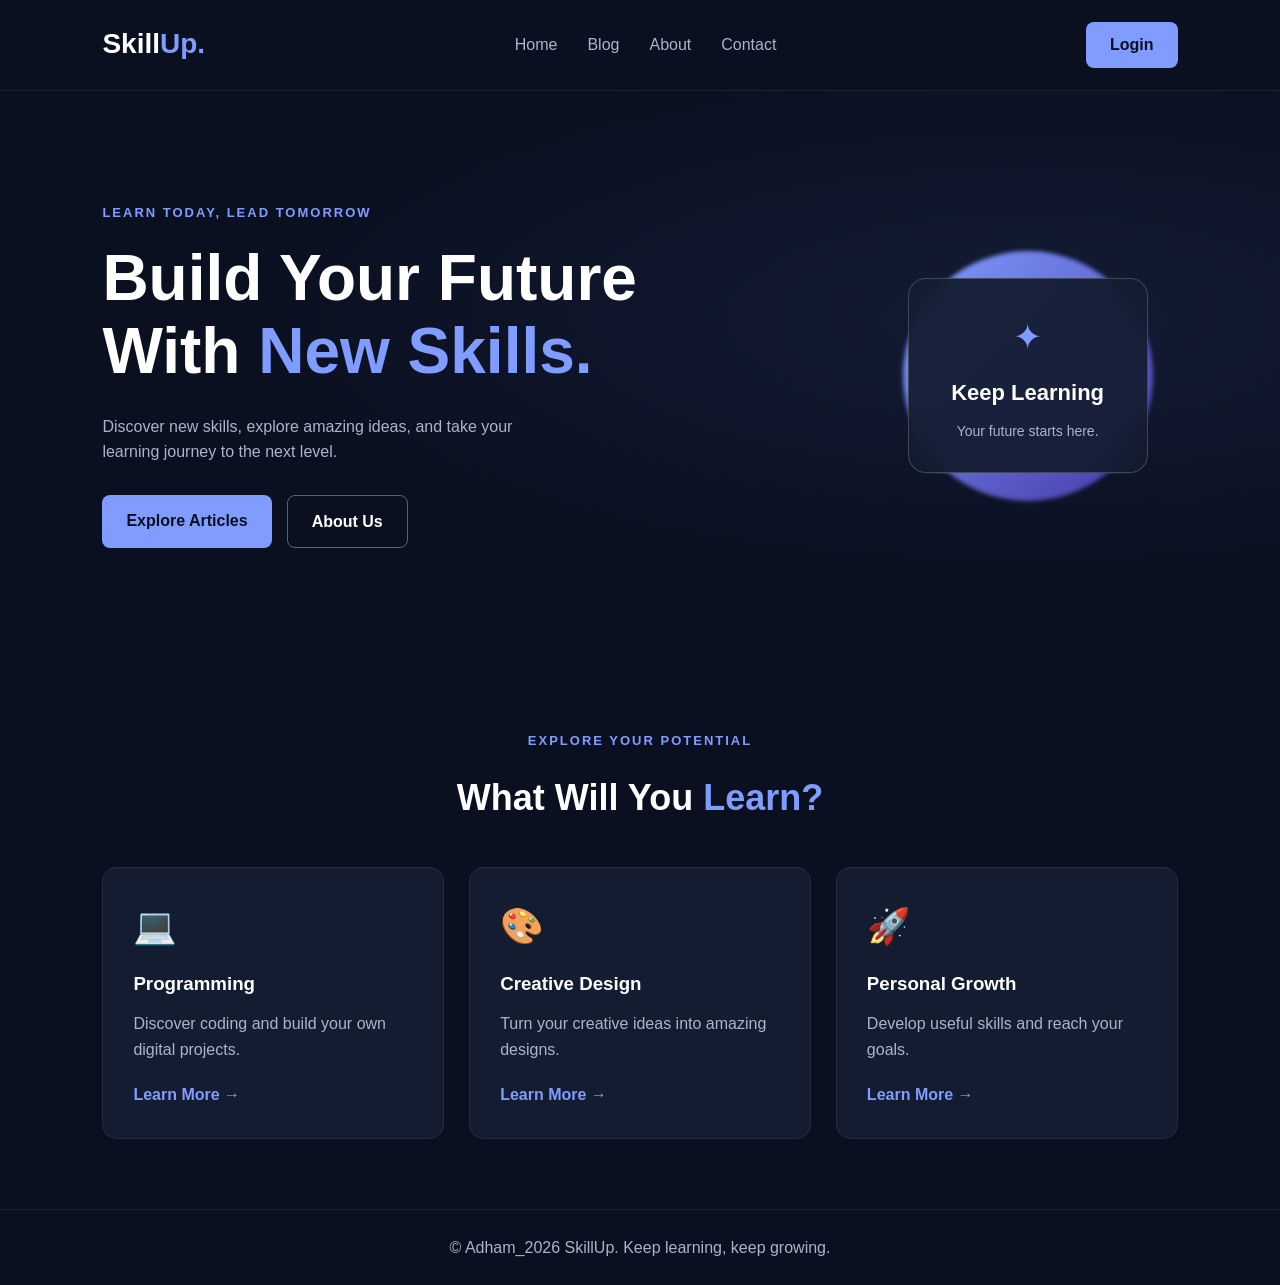
==== index.html @ a54c1b98 "upload field training file" ====
<!DOCTYPE html>
<html lang="en">
<head>
    <meta charset="UTF-8">
    <meta name="viewport" content="width=device-width, initial-scale=1.0">
    <title>SkillUp | Learn & Grow</title>
    <link rel="stylesheet" href="style.css">
</head>
<body>

    <!-- Navbar -->
    <header class="header">
        <nav class="navbar">
            <a href="index.html" class="logo">Skill<span>Up.</span></a>

            <ul class="nav-links">
                <li><a href="index.html">Home</a></li>
                <li><a href="blog.html">Blog</a></li>
                <li><a href="about.html">About</a></li>
                <li><a href="contact.html">Contact</a></li>
            </ul>

            <a href="login.html" class="nav-btn">Login</a>
        </nav>
    </header>

    <!-- Hero Section -->
    <main>
        <section class="hero">
            <div class="hero-content">
                <p class="subtitle">LEARN TODAY, LEAD TOMORROW</p>

                <h1>
                    Build Your Future <br>
                    With <span>New Skills.</span>
                </h1>

                <p class="hero-text">
                    Discover new skills, explore amazing ideas,
                    and take your learning journey to the next level.
                </p>

                <div class="hero-buttons">
                    <a href="blog.html" class="btn primary-btn">
                        Explore Articles
                    </a>

                    <a href="about.html" class="btn secondary-btn">
                        About Us
                    </a>
                </div>
            </div>

            <div class="hero-shape">
                <div class="shape-circle"></div>
                <div class="shape-card">
                    <span>✦</span>
                    <h2>Keep Learning</h2>
                    <p>Your future starts here.</p>
                </div>
            </div>
        </section>

        <!-- Cards Section -->
        <section class="courses">
            <div class="section-heading">
                <p class="subtitle">EXPLORE YOUR POTENTIAL</p>
                <h2>What Will You <span>Learn?</span></h2>
            </div>

            <div class="cards">
                <article class="card">
                    <div class="card-icon">💻</div>
                    <h3>Programming</h3>
                    <p>Discover coding and build your own digital projects.</p>
                    <a href="blog.html">Learn More →</a>
                </article>

                <article class="card">
                    <div class="card-icon">🎨</div>
                    <h3>Creative Design</h3>
                    <p>Turn your creative ideas into amazing designs.</p>
                    <a href="blog.html">Learn More →</a>
                </article>

                <article class="card">
                    <div class="card-icon">🚀</div>
                    <h3>Personal Growth</h3>
                    <p>Develop useful skills and reach your goals.</p>
                    <a href="blog.html">Learn More →</a>
                </article>
            </div>
        </section>
    </main>

    <!-- Footer -->
    <footer class="footer">
        <p>© Adham_2026 SkillUp. Keep learning, keep growing.</p>
    </footer>

</body>
</html>
---- style.css ----
/* ===== Global Settings ===== */

:root {
    --bg-color: #0b1020;
    --card-color: #141c31;
    --primary-color: #819cff;
    --text-color: #ffffff;
    --muted-color: #aab4cc;
}

* {
    margin: 0;
    padding: 0;
    box-sizing: border-box;
}

html {
    scroll-behavior: smooth;
}

body {
    font-family: Arial, sans-serif;
    background: var(--bg-color);
    color: var(--text-color);
    line-height: 1.6;
}

a {
    text-decoration: none;
    color: inherit;
}

ul {
    list-style: none;
}

/* ===== Navbar ===== */

.header {
    padding: 22px 8%;
    border-bottom: 1px solid #ffffff12;
}

.navbar {
    display: flex;
    justify-content: space-between;
    align-items: center;
    gap: 25px;
}

.logo {
    font-size: 28px;
    font-weight: bold;
}

.logo span,
.hero h1 span,
.section-heading h2 span {
    color: var(--primary-color);
}

.nav-links {
    display: flex;
    gap: 30px;
}

.nav-links a {
    color: var(--muted-color);
    transition: 0.3s;
}

.nav-links a:hover {
    color: var(--primary-color);
}

.nav-btn {
    padding: 10px 24px;
    background: var(--primary-color);
    color: var(--bg-color);
    border-radius: 8px;
    font-weight: bold;
    transition: 0.3s;
}

.nav-btn:hover,
.primary-btn:hover {
    transform: translateY(-3px);
    box-shadow: 0 8px 25px #819cff35;
}

/* ===== Hero Section ===== */

.hero {
    min-height: 570px;
    padding: 80px 8%;
    display: flex;
    justify-content: space-between;
    align-items: center;
    gap: 50px;
    overflow: hidden;
    background:radial-gradient(ellipse at 80% 40%, #283a7045, transparent 55%);
}

.hero-content {
    max-width: 600px;
    animation: fadeIn 1s ease both;
}

.subtitle {
    color: var(--primary-color);
    font-size: 13px;
    font-weight: bold;
    letter-spacing: 2px;
    margin-bottom: 18px;
}

.hero h1 {
    font-size: clamp(38px, 5vw, 64px);
    line-height: 1.15;
    margin-bottom: 25px;
}

.hero-text {
    color: var(--muted-color);
    max-width: 470px;
    margin-bottom: 30px;
}

.hero-buttons {
    display: flex;
    flex-wrap: wrap;
    gap: 15px;
}

.btn {
    display: inline-block;
    padding: 13px 24px;
    border-radius: 8px;
    font-weight: bold;
    transition: 0.3s;
}

.primary-btn {
    background: var(--primary-color);
    color: var(--bg-color);
}

.secondary-btn {
    border: 1px solid #56617a;
}

.secondary-btn:hover {
    border-color: var(--primary-color);
    color: var(--primary-color);
}

/* ===== Hero Decoration ===== */

.hero-shape {
    position: relative;
    width: 300px;
    height: 300px;
    flex-shrink: 0;
    display: grid;
    place-items: center;
}

.shape-circle {
    position: absolute;
    width: 250px;
    height: 250px;
    border-radius: 50%;
    background: linear-gradient(135deg, #819cff, #4438a8);
    filter: blur(2px);
    animation: pulse 3s ease-in-out infinite;
}

.shape-card {
    position: relative;
    z-index: 1;
    width: 240px;
    padding: 30px 20px;
    text-align: center;
    background: #141c31eF;
    border: 1px solid #ffffff30;
    border-radius: 18px;
    backdrop-filter: blur(10px);
}

.shape-card span {
    font-size: 35px;
    color: var(--primary-color);
}

.shape-card h2 {
    margin: 10px 0;
    font-size: 22px;
}

.shape-card p {
    color: var(--muted-color);
    font-size: 14px;
}

/* ===== Cards Section ===== */

.courses {
    padding: 70px 8%;
}

.section-heading {
    text-align: center;
    margin-bottom: 40px;
}

.section-heading h2 {
    font-size: 36px;
}

.cards {
    display: flex;
    flex-wrap: wrap;
    gap: 25px;
}

.card {
    flex: 1 1 250px;
    padding: 30px;
    background: var(--card-color);
    border: 1px solid #ffffff12;
    border-radius: 15px;
    transition: 0.3s;
}

.card:hover {
    transform: translateY(-8px);
    border-color: var(--primary-color);
}

.card-icon {
    font-size: 35px;
    margin-bottom: 15px;
}

.card h3 {
    margin-bottom: 12px;
}

.card p {
    color: var(--muted-color);
    margin-bottom: 20px;
}

.card a {
    color: var(--primary-color);
    font-weight: bold;
}

/* ===== Footer ===== */

.footer {
    padding: 25px;
    text-align: center;
    border-top: 1px solid #ffffff12;
    color: var(--muted-color);
}

/* ===== Animations ===== */

@keyframes fadeIn {
    from {
        opacity: 0;
        transform: translateY(25px);
    }

    to {
        opacity: 1;
        transform: translateY(0);
    }
}

@keyframes pulse {
    0%, 100% {
        transform: scale(1);
        opacity: 0.8;
    }

    50% {
        transform: scale(1.08);
        opacity: 1;
    }
}

/* ===== Responsive Design ===== */

@media (max-width: 992px) {
    .hero {
        padding: 60px 6%;
        gap: 20px;
    }

    .hero-shape {
        width: 250px;
        transform: scale(0.9);
    }

    .header {
        padding: 20px 6%;
    }

    .courses {
        padding: 60px 6%;
    }
}

@media (max-width: 768px) {
    .navbar {
        flex-wrap: wrap;
    }

    .nav-links {
        order: 3;
        width: 100%;
        justify-content: center;
        flex-wrap: wrap;
        gap: 18px;
    }

    .hero {
        flex-direction: column;
        text-align: center;
    }

    .hero-text {
        margin-left: auto;
        margin-right: auto;
    }

    .hero-buttons {
        justify-content: center;
    }

    .hero-shape {
        margin-top: 10px;
    }

    .section-heading h2 {
        font-size: 29px;
    }

    .cards {
        flex-direction: column;
    }
}


/* ===== Blog Page ===== */

.blog-hero {
    padding: 80px 8% 50px;
    text-align: center;
    background:
        radial-gradient(ellipse at 50% 0%, #283a7045, transparent 65%);
}

.blog-hero h1 {
    font-size: clamp(32px, 5vw, 50px);
    margin-bottom: 15px;
}

.blog-hero h1 span {
    color: var(--primary-color);
}

.blog-hero > p:last-child {
    color: var(--muted-color);
}

/* ===== Blog Grid ===== */

.blog-container {
    padding: 30px 8% 80px;
    display: grid;
    grid-template-columns: repeat(3, minmax(0, 1fr));
    gap: 25px;
}

.blog-card {
    background: var(--card-color);
    border: 1px solid #ffffff12;
    border-radius: 15px;
    overflow: hidden;
    transition: 0.3s;
}

.blog-card:hover {
    transform: translateY(-6px);
    border-color: var(--primary-color);
}

.blog-card img {
    width: 100%;
    height: 210px;
    object-fit: cover;
    display: block;
}

.blog-content {
    padding: 24px;
}

.blog-category {
    font-size: 11px;
    font-weight: bold;
    letter-spacing: 1px;
    color: var(--primary-color);
}

.blog-content h2 {
    font-size: 21px;
    line-height: 1.4;
    margin: 12px 0;
}

.blog-content p {
    color: var(--muted-color);
    font-size: 14px;
    margin-bottom: 20px;
}

.blog-content a {
    color: var(--primary-color);
    font-weight: bold;
    font-size: 14px;
}

/* ===== Blog Responsive ===== */

@media (max-width: 992px) {
    .blog-container {
        grid-template-columns: repeat(2, minmax(0, 1fr));
    }
}

@media (max-width: 768px) {
    .blog-hero {
        padding: 60px 6% 35px;
    }

    .blog-container {
        padding: 25px 6% 60px;
        grid-template-columns: 1fr;
    }

    .blog-card img {
        height: 230px;
    }
}
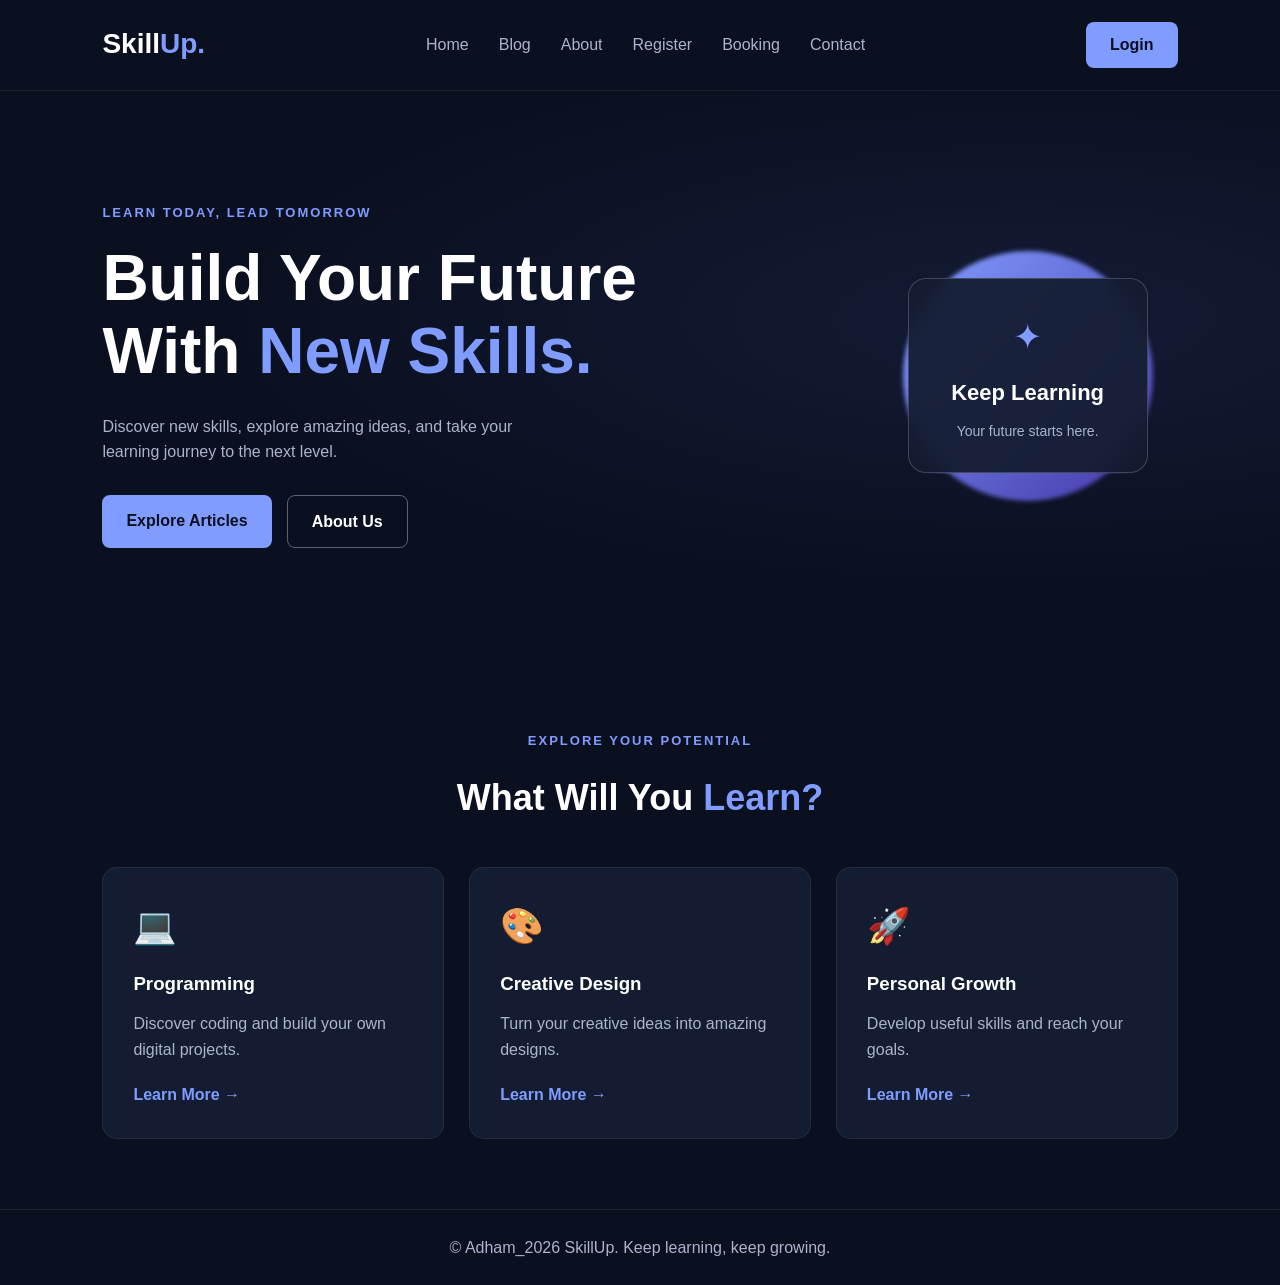
==== commit 9453bc3b: "create booking, register, and contact files" ====
--- a/index.html
+++ b/index.html
@@ -18,6 +18,8 @@
                 <li><a href="index.html">Home</a></li>
                 <li><a href="blog.html">Blog</a></li>
                 <li><a href="about.html">About</a></li>
+                <li><a href="register.html">Register</a></li>
+                <li><a href="Booking.html">Booking</a></li>
                 <li><a href="contact.html">Contact</a></li>
             </ul>
 
--- a/style.css
+++ b/style.css
@@ -1,5 +1,5 @@
 
-/* ===== Global Settings ===== */
+/* ===== Global Style ===== */
 
 :root {
     --bg-color: #0b1020;
@@ -457,3 +457,1104 @@
         height: 230px;
     }
 }
+
+
+
+/* ===== About Page ===== */
+
+.about-hero {
+    padding: 90px 8% 70px;
+    text-align: center;
+    background: radial-gradient(ellipse at 50% 0%, #283a7045, transparent 65%);
+}
+
+.about-hero h1 {
+    font-size: clamp(36px, 5vw, 58px);
+    line-height: 1.2;
+    margin-bottom: 20px;
+}
+
+.about-hero h1 span,
+.mission-content h2 span,
+.team .section-heading h2 span {
+    color: var(--primary-color);
+}
+
+.about-hero > p:last-child {
+    color: var(--muted-color);
+    max-width: 550px;
+    margin: auto;
+}
+
+.mission {
+    padding: 40px 8%;
+}
+
+.mission-content {
+    max-width: 750px;
+    margin: auto;
+    padding: 35px;
+    text-align: center;
+    background: var(--card-color);
+    border: 1px solid #ffffff12;
+    border-radius: 16px;
+}
+
+.mission-content h2 {
+    font-size: 32px;
+    margin-bottom: 15px;
+}
+
+.mission-content > p:last-child {
+    color: var(--muted-color);
+}
+
+.team {
+    padding: 70px 8%;
+}
+
+.team .section-heading {
+    margin-bottom: 45px;
+}
+
+.team-description {
+    color: var(--muted-color);
+    margin-top: 12px;
+}
+
+.team-container {
+    display: flex;
+    flex-wrap: wrap;
+    justify-content: center;
+    gap: 25px;
+}
+
+.team-card {
+    flex: 1 1 220px;
+    max-width: 300px;
+    background: var(--card-color);
+    border: 1px solid #ffffff12;
+    border-radius: 16px;
+    overflow: hidden;
+    text-align: center;
+    transition: transform 0.3s, border-color 0.3s;
+}
+
+.team-card:hover {
+    transform: translateY(-8px);
+    border-color: var(--primary-color);
+}
+
+.member-avatar {
+    height: 210px;
+    overflow: hidden;
+    background: var(--card-color);
+}
+
+.member-avatar img {
+    display: block;
+    width: 100%;
+    height: 100%;
+    object-fit: cover;
+    object-position: center 35%;
+    transition: transform 0.4s ease;
+}
+
+.team-card:hover .member-avatar img {
+    transform: scale(1.05);
+}
+
+.member-info {
+    padding: 25px 20px;
+}
+
+.member-info h3 {
+    font-size: 21px;
+    margin-bottom: 5px;
+}
+
+.member-role {
+    color: var(--primary-color);
+    font-size: 14px;
+    font-weight: bold;
+    margin-bottom: 15px;
+}
+
+.member-description {
+    color: var(--muted-color);
+    font-size: 14px;
+}
+
+@media (max-width: 992px) {
+    .team-container {
+        gap: 20px;
+    }
+
+    .team-card {
+        flex-basis: 260px;
+    }
+}
+
+@media (max-width: 768px) {
+    .about-hero {
+        padding: 65px 6% 45px;
+    }
+
+    .mission {
+        padding: 25px 6%;
+    }
+
+    .mission-content {
+        padding: 25px;
+    }
+
+    .mission-content h2 {
+        font-size: 27px;
+    }
+
+    .team {
+        padding: 50px 6%;
+    }
+
+    .team-container {
+        flex-direction: column;
+        align-items: center;
+    }
+
+    .team-card {
+        width: 100%;
+        max-width: 400px;
+        flex: initial;
+    }
+}
+
+
+
+
+/* ===== Login Page ===== */
+
+.login-page {
+    min-height: 80vh;
+    padding: 60px 20px;
+    display: flex;
+    justify-content: center;
+    align-items: center;
+
+    background:
+        radial-gradient(
+            ellipse at 50% 40%,
+            #283a7045,
+            transparent 65%
+        );
+}
+
+.login-card {
+    width: 100%;
+    max-width: 440px;
+    padding: 40px;
+
+    background: var(--card-color);
+    border: 1px solid #ffffff18;
+    border-radius: 20px;
+
+    box-shadow: 0 20px 60px #00000025;
+
+    animation: fadeIn 0.7s ease both;
+}
+
+.login-icon {
+    width: 55px;
+    height: 55px;
+    margin: 0 auto 20px;
+
+    display: flex;
+    justify-content: center;
+    align-items: center;
+
+    border-radius: 15px;
+    background: #819cff20;
+    color: var(--primary-color);
+    font-size: 30px;
+}
+
+.login-card > .subtitle {
+    text-align: center;
+}
+
+.login-card h1 {
+    font-size: 30px;
+    text-align: center;
+    margin-bottom: 12px;
+}
+
+.login-card h1 span {
+    color: var(--primary-color);
+}
+
+.login-description {
+    color: var(--muted-color);
+    text-align: center;
+    font-size: 14px;
+    margin-bottom: 30px;
+}
+
+/* ===== Login Form ===== */
+
+.login-form {
+    display: flex;
+    flex-direction: column;
+    gap: 20px;
+}
+
+.form-group {
+    display: flex;
+    flex-direction: column;
+    gap: 8px;
+}
+
+.form-group label {
+    font-size: 14px;
+    font-weight: bold;
+}
+
+.form-group input {
+    width: 100%;
+    padding: 14px;
+
+    background: #0b1020;
+    color: var(--text-color);
+
+    border: 1px solid #ffffff20;
+    border-radius: 8px;
+    outline: none;
+
+    font-size: 14px;
+    transition: border-color 0.3s;
+}
+
+.form-group input::placeholder {
+    color: #77819a;
+}
+
+.form-group input:focus {
+    border-color: var(--primary-color);
+}
+
+.login-submit {
+    padding: 14px;
+    margin-top: 5px;
+
+    border: none;
+    border-radius: 8px;
+
+    background: var(--primary-color);
+    color: var(--bg-color);
+
+    font-size: 15px;
+    font-weight: bold;
+    cursor: pointer;
+
+    transition: 0.3s;
+}
+
+.login-submit:hover {
+    transform: translateY(-3px);
+    box-shadow: 0 8px 25px #819cff35;
+}
+
+.login-note {
+    margin-top: 25px;
+    color: var(--muted-color);
+    text-align: center;
+    font-size: 12px;
+}
+
+.back-home {
+    display: block;
+    width: fit-content;
+    margin: 20px auto 0;
+
+    color: var(--primary-color);
+    font-size: 14px;
+}
+
+.back-home:hover {
+    text-decoration: underline;
+}
+
+/* ===== Login Responsive ===== */
+
+@media (max-width: 480px) {
+    .login-page {
+        padding: 35px 15px;
+    }
+
+    .login-card {
+        padding: 28px 22px;
+    }
+
+    .login-card h1 {
+        font-size: 26px;
+    }
+}
+
+
+
+/* ===== Contact Page ===== */
+
+.contact-hero {
+    padding: 80px 8% 50px;
+    text-align: center;
+    background:
+        radial-gradient(ellipse at 50% 0%, #283a7045, transparent 65%);
+}
+
+.contact-hero h1 {
+    font-size: clamp(32px, 5vw, 50px);
+    margin-bottom: 18px;
+}
+
+.contact-hero h1 span {
+    color: var(--primary-color);
+}
+
+.contact-hero > p:last-child {
+    max-width: 550px;
+    margin: auto;
+    color: var(--muted-color);
+}
+
+/* Contact Layout */
+
+.contact-section {
+    padding: 40px 8% 80px;
+    display: grid;
+    grid-template-columns: 0.9fr 1.1fr;
+    gap: 40px;
+    align-items: start;
+}
+
+/* Contact Information */
+
+.contact-info {
+    padding-top: 15px;
+}
+
+.contact-info-heading {
+    margin-bottom: 30px;
+}
+
+.contact-info-heading h2 {
+    font-size: 28px;
+    margin-bottom: 12px;
+}
+
+.contact-info-heading h2 span {
+    color: var(--primary-color);
+}
+
+.contact-info-heading p {
+    color: var(--muted-color);
+}
+
+.contact-info-card {
+    display: flex;
+    align-items: center;
+    gap: 20px;
+    padding: 22px;
+    margin-bottom: 20px;
+
+    background: var(--card-color);
+    border: 1px solid #ffffff12;
+    border-radius: 12px;
+
+    transition: 0.3s;
+}
+
+.contact-info-card:hover {
+    transform: translateX(6px);
+    border-color: var(--primary-color);
+}
+
+.contact-icon {
+    min-width: 50px;
+    height: 50px;
+
+    display: flex;
+    justify-content: center;
+    align-items: center;
+
+    background: #819cff20;
+    color: var(--primary-color);
+    border-radius: 12px;
+
+    font-size: 24px;
+}
+
+.contact-info-card h3 {
+    margin-bottom: 5px;
+}
+
+.contact-info-card p {
+    color: var(--muted-color);
+    font-size: 13px;
+}
+
+/* Contact Form Card */
+
+.contact-form-card {
+    padding: 35px;
+
+    background: var(--card-color);
+    border: 1px solid #ffffff18;
+    border-radius: 18px;
+
+    box-shadow: 0 20px 60px #00000020;
+
+    animation: fadeIn 0.7s ease both;
+}
+
+.contact-form-card h2 {
+    font-size: 28px;
+    margin-bottom: 10px;
+}
+
+.contact-form-card h2 span {
+    color: var(--primary-color);
+}
+
+.contact-form-description {
+    color: var(--muted-color);
+    font-size: 14px;
+    margin-bottom: 28px;
+}
+
+/* Contact Form */
+
+.contact-form {
+    display: flex;
+    flex-direction: column;
+    gap: 20px;
+}
+
+.contact-form-group {
+    display: flex;
+    flex-direction: column;
+    gap: 8px;
+}
+
+.contact-form-group label {
+    font-size: 14px;
+    font-weight: bold;
+}
+
+.contact-form-group input,
+.contact-form-group textarea {
+    width: 100%;
+    padding: 14px;
+
+    background: var(--bg-color);
+    color: var(--text-color);
+
+    border: 1px solid #ffffff20;
+    border-radius: 8px;
+    outline: none;
+
+    font-family: Arial, sans-serif;
+    font-size: 14px;
+
+    transition: 0.3s;
+}
+
+.contact-form-group input::placeholder,
+.contact-form-group textarea::placeholder {
+    color: #77819a;
+}
+
+.contact-form-group input:focus,
+.contact-form-group textarea:focus {
+    border-color: var(--primary-color);
+    box-shadow: 0 0 0 3px #819cff15;
+}
+
+.contact-form-group textarea {
+    resize: vertical;
+    min-height: 130px;
+}
+
+/* Submit Button */
+
+.contact-submit {
+    padding: 15px;
+    margin-top: 5px;
+
+    border: none;
+    border-radius: 8px;
+
+    background: var(--primary-color);
+    color: var(--bg-color);
+
+    font-size: 15px;
+    font-weight: bold;
+    cursor: pointer;
+
+    transition: 0.3s;
+}
+
+.contact-submit:hover {
+    transform: translateY(-3px);
+    box-shadow: 0 8px 25px #819cff35;
+}
+
+/* Contact Responsive */
+
+@media (max-width: 992px) {
+    .contact-section {
+        padding: 35px 6% 60px;
+        gap: 25px;
+    }
+
+    .contact-form-card {
+        padding: 25px;
+    }
+}
+
+@media (max-width: 768px) {
+    .contact-hero {
+        padding: 60px 6% 35px;
+    }
+
+    .contact-section {
+        grid-template-columns: 1fr;
+        padding: 25px 6% 60px;
+    }
+
+    .contact-info {
+        padding-top: 0;
+    }
+
+    .contact-form-card {
+        padding: 25px 20px;
+    }
+}
+
+
+
+
+/* ===== Booking Page ===== */
+
+.booking-hero {
+    padding: 80px 8% 50px;
+    text-align: center;
+
+    background:
+        radial-gradient(ellipse at 50% 0%, #283a7045, transparent 65%);
+}
+
+.booking-hero h1 {
+    font-size: clamp(32px, 5vw, 50px);
+    margin-bottom: 18px;
+}
+
+.booking-hero h1 span {
+    color: var(--primary-color);
+}
+
+.booking-hero > p:last-child {
+    max-width: 570px;
+    margin: auto;
+    color: var(--muted-color);
+}
+
+/* Booking Layout */
+
+.booking-section {
+    padding: 40px 8% 80px;
+
+    display: grid;
+    grid-template-columns: 0.85fr 1.15fr;
+    gap: 45px;
+    align-items: center;
+}
+
+/* Booking Side */
+
+.booking-side {
+    padding: 30px 10px;
+    animation: fadeIn 0.7s ease both;
+}
+
+.booking-icon {
+    width: 65px;
+    height: 65px;
+
+    display: flex;
+    justify-content: center;
+    align-items: center;
+
+    background: #819cff20;
+    color: var(--primary-color);
+
+    border-radius: 16px;
+    font-size: 35px;
+
+    margin-bottom: 25px;
+}
+
+.booking-side h2 {
+    font-size: 35px;
+    line-height: 1.3;
+    margin-bottom: 18px;
+}
+
+.booking-side h2 span {
+    color: var(--primary-color);
+}
+
+.booking-side > p {
+    color: var(--muted-color);
+    margin-bottom: 30px;
+}
+
+.booking-benefit {
+    display: flex;
+    align-items: center;
+    gap: 13px;
+
+    margin-bottom: 18px;
+    color: var(--muted-color);
+}
+
+.booking-benefit span {
+    width: 25px;
+    height: 25px;
+
+    display: flex;
+    justify-content: center;
+    align-items: center;
+
+    background: #819cff20;
+    color: var(--primary-color);
+
+    border-radius: 50%;
+    font-weight: bold;
+}
+
+/* Booking Card */
+
+.booking-card {
+    width: 100%;
+    padding: 35px;
+
+    background: var(--card-color);
+    border: 1px solid #ffffff18;
+    border-radius: 18px;
+
+    box-shadow: 0 20px 60px #00000025;
+
+    animation: fadeIn 0.7s ease both;
+}
+
+.booking-card h2 {
+    font-size: 28px;
+    margin-bottom: 8px;
+}
+
+.booking-card h2 span {
+    color: var(--primary-color);
+}
+
+.booking-description {
+    color: var(--muted-color);
+    font-size: 14px;
+    margin-bottom: 25px;
+}
+
+/* Booking Form */
+
+.booking-form {
+    display: flex;
+    flex-direction: column;
+    gap: 18px;
+}
+
+.booking-group {
+    display: flex;
+    flex-direction: column;
+    gap: 8px;
+    flex: 1;
+    min-width: 0;
+}
+
+.booking-group label {
+    font-size: 14px;
+    font-weight: bold;
+}
+
+.booking-group input,
+.booking-group select,
+.booking-group textarea {
+    width: 100%;
+    padding: 13px;
+
+    background: var(--bg-color);
+    color: var(--text-color);
+
+    border: 1px solid #ffffff20;
+    border-radius: 8px;
+    outline: none;
+
+    font-family: Arial, sans-serif;
+    font-size: 14px;
+
+    transition: 0.3s;
+}
+
+.booking-group input::placeholder,
+.booking-group textarea::placeholder {
+    color: #77819a;
+}
+
+.booking-group select {
+    cursor: pointer;
+}
+
+.booking-group select option {
+    background: var(--card-color);
+    color: var(--text-color);
+}
+
+.booking-group input:focus,
+.booking-group select:focus,
+.booking-group textarea:focus {
+    border-color: var(--primary-color);
+    box-shadow: 0 0 0 3px #819cff15;
+}
+
+.booking-group textarea {
+    resize: vertical;
+    min-height: 90px;
+}
+
+.booking-row {
+    display: flex;
+    gap: 15px;
+}
+
+/* Booking Button */
+
+.booking-submit {
+    width: 100%;
+    padding: 15px;
+    margin-top: 5px;
+
+    border: none;
+    border-radius: 8px;
+
+    background: var(--primary-color);
+    color: var(--bg-color);
+
+    font-size: 15px;
+    font-weight: bold;
+
+    cursor: pointer;
+    transition: 0.3s;
+}
+
+.booking-submit:hover {
+    transform: translateY(-3px);
+    box-shadow: 0 8px 25px #819cff35;
+}
+
+/* Booking Responsive */
+
+@media (max-width: 992px) {
+    .booking-section {
+        padding: 35px 6% 60px;
+        gap: 25px;
+    }
+
+    .booking-card {
+        padding: 25px;
+    }
+}
+
+@media (max-width: 768px) {
+    .booking-hero {
+        padding: 60px 6% 35px;
+    }
+
+    .booking-section {
+        grid-template-columns: 1fr;
+        padding: 25px 6% 60px;
+    }
+
+    .booking-side {
+        padding: 10px 0;
+    }
+
+    .booking-side h2 {
+        font-size: 30px;
+    }
+
+    .booking-card {
+        padding: 25px 20px;
+    }
+}
+
+@media (max-width: 480px) {
+    .booking-row {
+        flex-direction: column;
+    }
+}
+
+
+
+/* ===== Registration Page ===== */
+
+.register-hero {
+    padding: 65px 8% 35px;
+    text-align: center;
+
+    background:
+        radial-gradient(ellipse at 50% 0%, #283a7045, transparent 65%);
+}
+
+.register-hero h1 {
+    font-size: clamp(32px, 5vw, 48px);
+    margin-bottom: 15px;
+}
+
+.register-hero h1 span {
+    color: var(--primary-color);
+}
+
+.register-hero > p:last-child {
+    max-width: 550px;
+    margin: auto;
+    color: var(--muted-color);
+}
+
+/* Registration Section */
+
+.register-section {
+    padding: 30px 20px 80px;
+
+    display: flex;
+    justify-content: center;
+    align-items: center;
+}
+
+/* Registration Card */
+
+.register-card {
+    width: 100%;
+    max-width: 650px;
+
+    padding: 35px;
+
+    background: var(--card-color);
+    border: 1px solid #ffffff18;
+    border-radius: 18px;
+
+    box-shadow: 0 20px 60px #00000025;
+
+    animation: fadeIn 0.7s ease both;
+}
+
+/* Registration Heading */
+
+.register-heading {
+    text-align: center;
+    margin-bottom: 30px;
+}
+
+.register-icon {
+    width: 55px;
+    height: 55px;
+
+    display: flex;
+    justify-content: center;
+    align-items: center;
+
+    margin: 0 auto 15px;
+
+    background: #819cff20;
+    color: var(--primary-color);
+
+    border-radius: 15px;
+    font-size: 28px;
+}
+
+.register-heading h2 {
+    font-size: 28px;
+    margin-bottom: 8px;
+}
+
+.register-heading h2 span {
+    color: var(--primary-color);
+}
+
+.register-heading p {
+    color: var(--muted-color);
+    font-size: 14px;
+}
+
+/* Registration Form */
+
+.register-form {
+    display: flex;
+    flex-direction: column;
+    gap: 20px;
+}
+
+.register-row {
+    display: flex;
+    gap: 18px;
+}
+
+.register-group {
+    display: flex;
+    flex-direction: column;
+    gap: 8px;
+
+    flex: 1;
+    min-width: 0;
+}
+
+.register-group label {
+    font-size: 14px;
+    font-weight: bold;
+}
+
+.register-group input {
+    width: 100%;
+    padding: 14px;
+
+    background: var(--bg-color);
+    color: var(--text-color);
+
+    border: 1px solid #ffffff20;
+    border-radius: 8px;
+    outline: none;
+
+    font-family: Arial, sans-serif;
+    font-size: 14px;
+
+    transition: 0.3s;
+}
+
+.register-group input::placeholder {
+    color: #77819a;
+}
+
+.register-group input:focus {
+    border-color: var(--primary-color);
+    box-shadow: 0 0 0 3px #819cff15;
+}
+
+/* Terms & Conditions */
+
+.register-terms {
+    display: flex;
+    align-items: center;
+    gap: 10px;
+}
+
+.register-terms input {
+    width: 16px;
+    height: 16px;
+    accent-color: var(--primary-color);
+    cursor: pointer;
+}
+
+.register-terms label {
+    color: var(--muted-color);
+    font-size: 13px;
+    cursor: pointer;
+}
+
+/* Register Button */
+
+.register-submit {
+    width: 100%;
+    padding: 15px;
+
+    border: none;
+    border-radius: 8px;
+
+    background: var(--primary-color);
+    color: var(--bg-color);
+
+    font-size: 15px;
+    font-weight: bold;
+
+    cursor: pointer;
+    transition: 0.3s;
+}
+
+.register-submit:hover {
+    transform: translateY(-3px);
+    box-shadow: 0 8px 25px #819cff35;
+}
+
+/* Login Link */
+
+.register-login {
+    text-align: center;
+    margin-top: 25px;
+    padding-top: 20px;
+
+    border-top: 1px solid #ffffff15;
+}
+
+.register-login p {
+    color: var(--muted-color);
+    font-size: 14px;
+}
+
+.register-login a {
+    color: var(--primary-color);
+    text-decoration: none;
+    font-weight: bold;
+    transition: 0.3s;
+}
+
+.register-login a:hover {
+    text-decoration: underline;
+}
+
+/* Registration Responsive */
+
+@media (max-width: 768px) {
+
+    .register-hero {
+        padding: 50px 6% 30px;
+    }
+
+    .register-card {
+        padding: 25px;
+    }
+
+    .register-row {
+        flex-direction: column;
+        gap: 20px;
+    }
+
+}
+
+@media (max-width: 480px) {
+
+    .register-section {
+        padding: 20px 15px 50px;
+    }
+
+    .register-card {
+        padding: 22px 18px;
+    }
+
+    .register-heading h2 {
+        font-size: 24px;
+    }
+
+}
